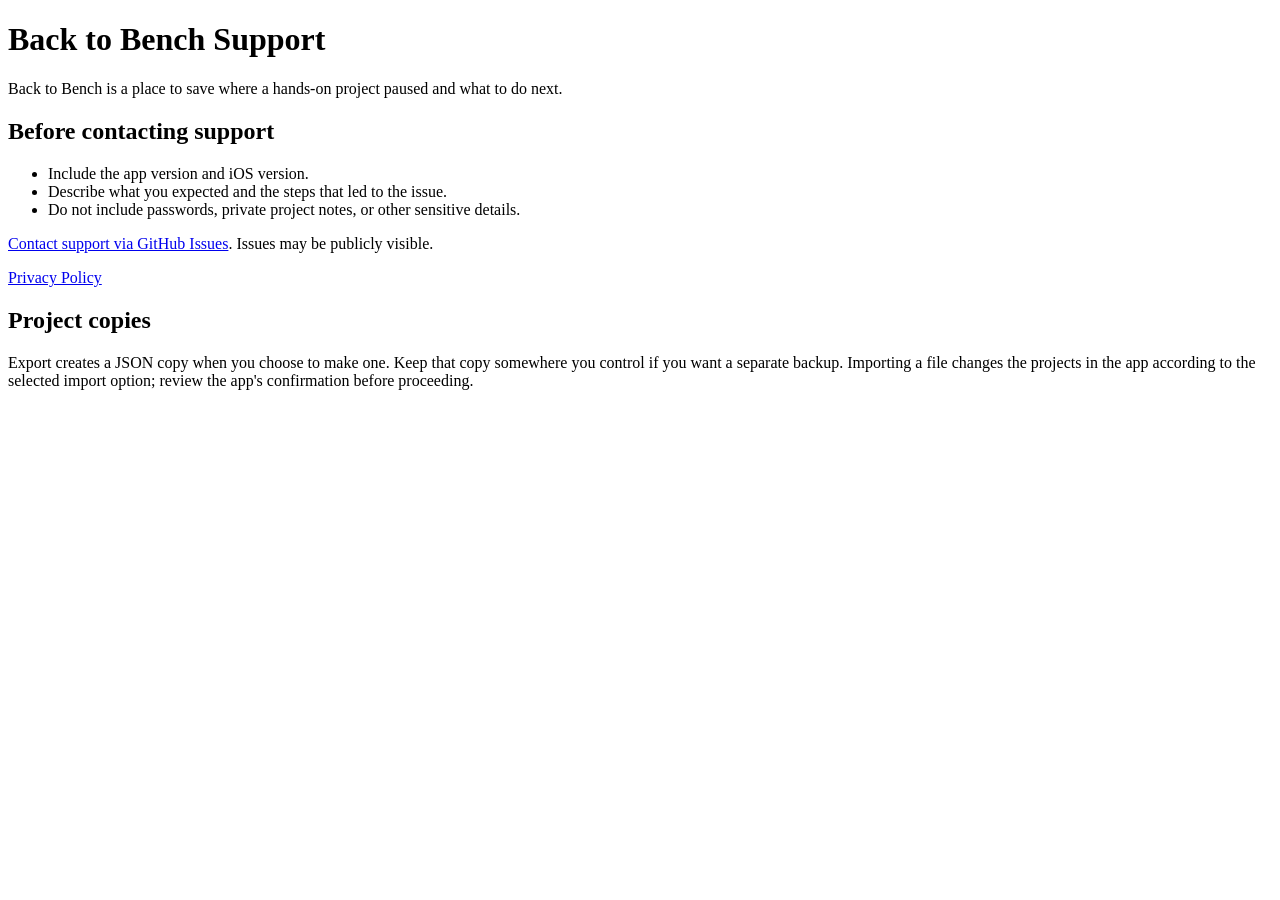
==== index.html @ e77c33b9 "Publish Back to Bench support and privacy pages" ====
<!doctype html>
<html lang="en">
<head>
  <meta charset="utf-8">
  <meta name="viewport" content="width=device-width, initial-scale=1">
  
  <title>Support — Back to Bench</title>
<link rel="stylesheet" href="style.css">
</head>
<body>
  <main>
    <h1>Back to Bench Support</h1>
    <p>Back to Bench is a place to save where a hands-on project paused and what to do next.</p>

    <h2>Before contacting support</h2>
    <ul>
      <li>Include the app version and iOS version.</li>
      <li>Describe what you expected and the steps that led to the issue.</li>
      <li>Do not include passwords, private project notes, or other sensitive details.</li>
    </ul>

    <p><a href="https://github.com/nahart86/back-to-bench-support/issues">Contact support via GitHub Issues</a>. Issues may be publicly visible.</p>
    <p><a href="privacy.html">Privacy Policy</a></p>

    <h2>Project copies</h2>
    <p>Export creates a JSON copy when you choose to make one. Keep that copy somewhere you control if you want a separate backup. Importing a file changes the projects in the app according to the selected import option; review the app's confirmation before proceeding.</p>
  </main>
</body>
</html>
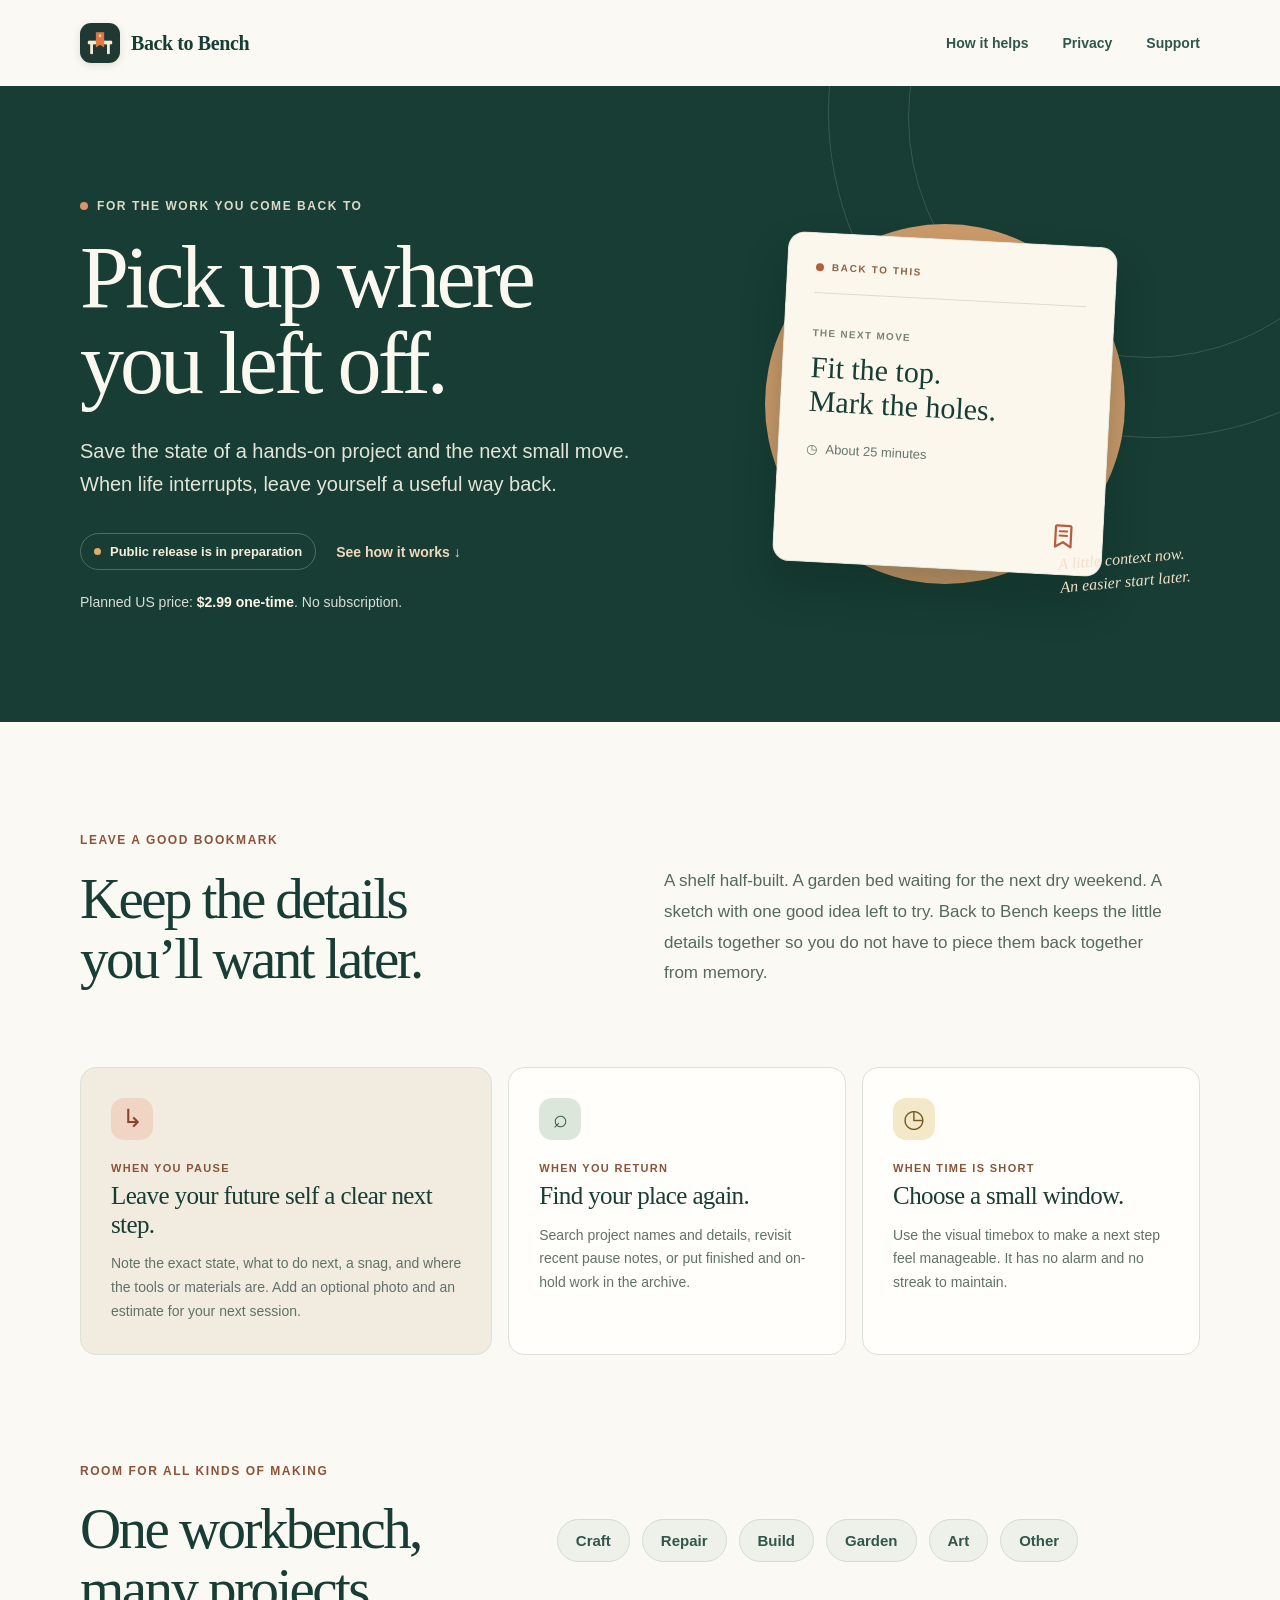
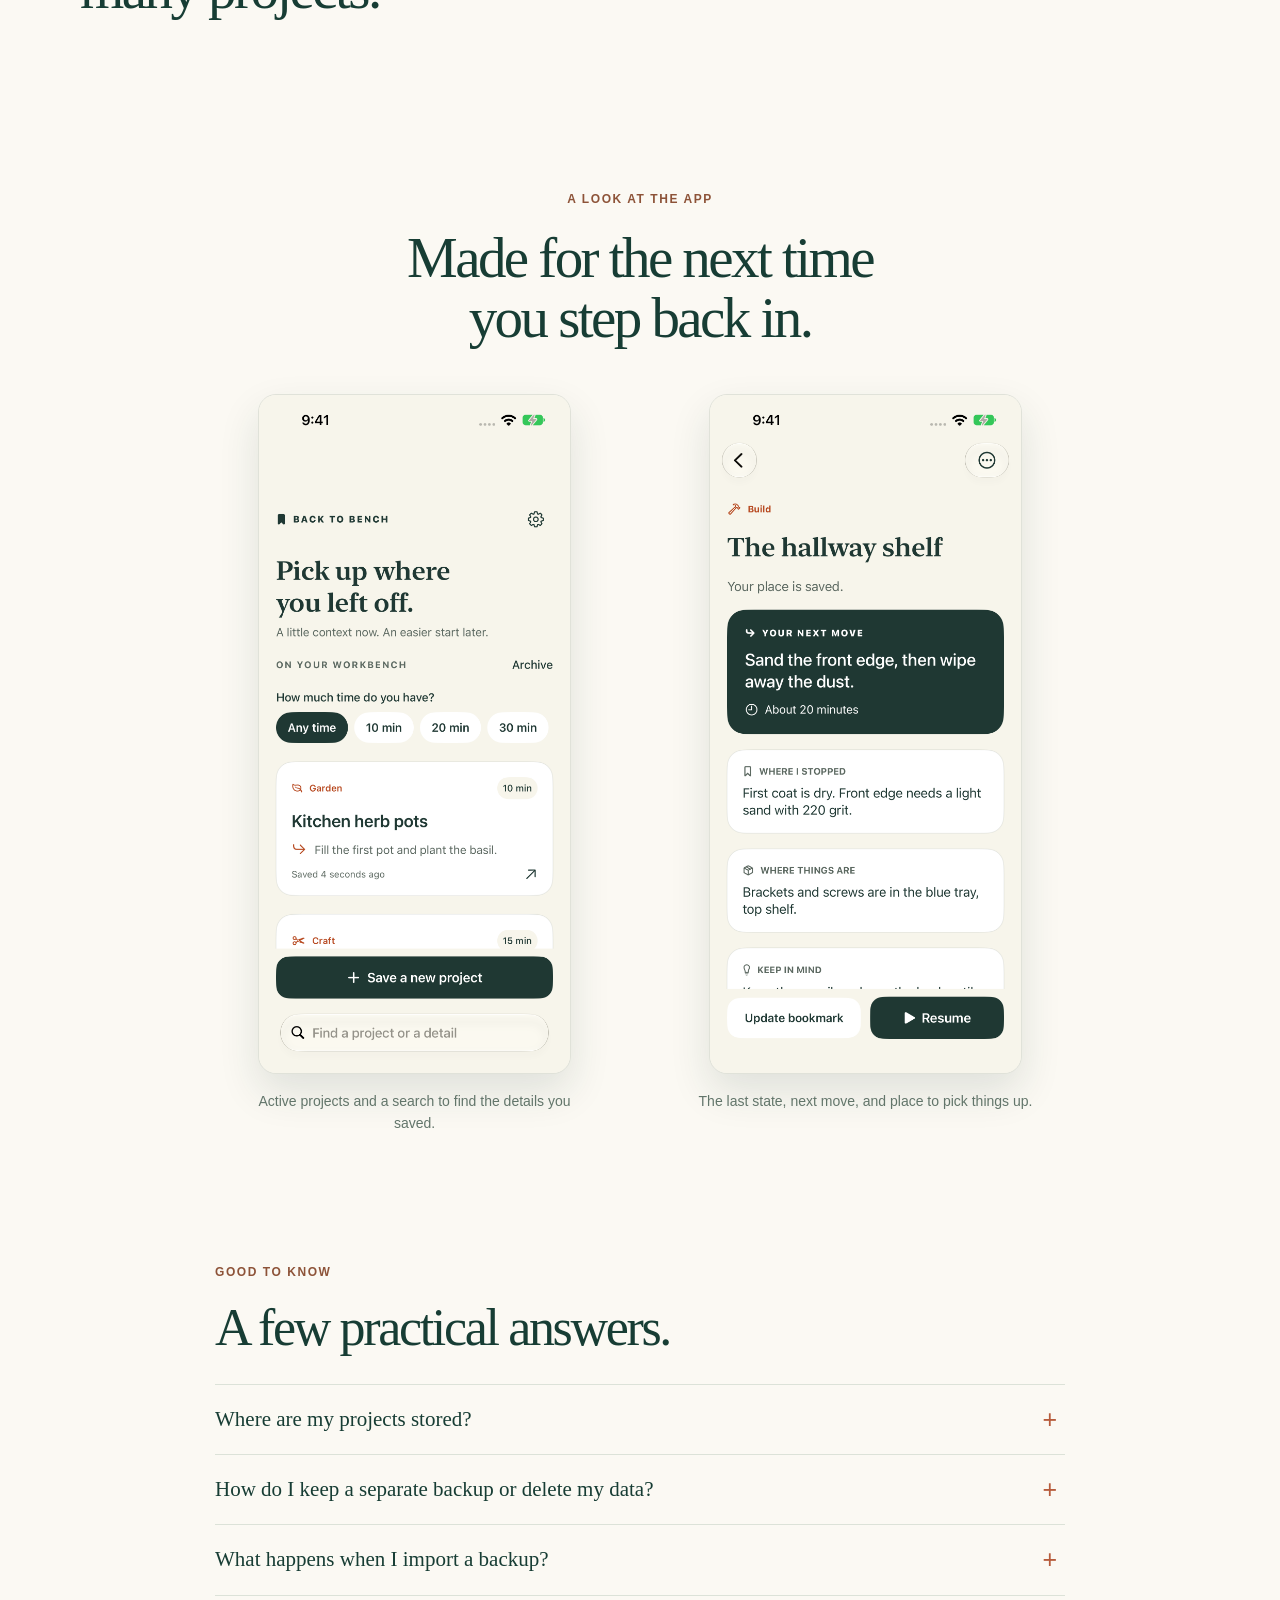
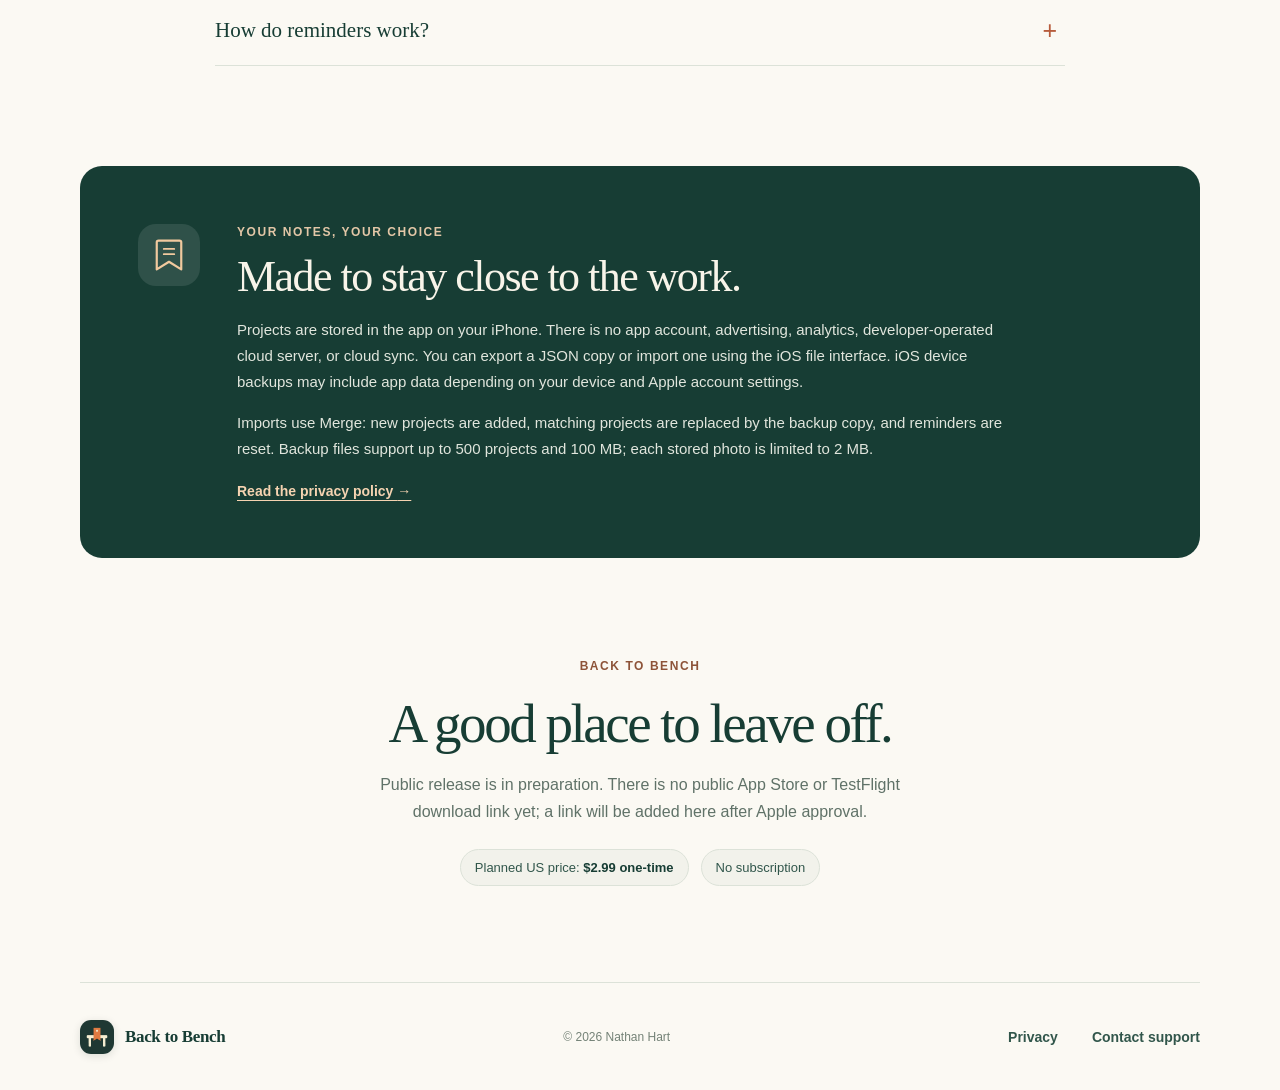
==== commit 9683e2e1: "Update public app page: index.html" ====
--- a/index.html
+++ b/index.html
@@ -3,27 +3,168 @@
 <head>
   <meta charset="utf-8">
   <meta name="viewport" content="width=device-width, initial-scale=1">
-  
-  <title>Support — Back to Bench</title>
-<link rel="stylesheet" href="style.css">
+  <meta name="theme-color" content="#173d34">
+  <meta name="description" content="Back to Bench keeps the state and next step of a hands-on project together, so it is easier to pick up again later.">
+  <title>Back to Bench — Pick up where you left off</title>
+  <link rel="stylesheet" href="style.css">
 </head>
-<body>
-  <main>
-    <h1>Back to Bench Support</h1>
-    <p>Back to Bench is a place to save where a hands-on project paused and what to do next.</p>
+<body class="landing-page">
+  <a class="skip-link" href="#main">Skip to content</a>
+  <header class="site-header">
+    <a class="brand" href="index.html" aria-label="Back to Bench home">
+      <img class="brand-mark" src="assets/app-icon.png" alt="">
+      <span>Back to Bench</span>
+    </a>
+    <nav aria-label="Main navigation">
+      <a href="#how-it-helps">How it helps</a>
+      <a href="privacy.html">Privacy</a>
+      <a href="https://github.com/nahart86/back-to-bench-support/issues">Support</a>
+    </nav>
+  </header>
 
-    <h2>Before contacting support</h2>
-    <ul>
-      <li>Include the app version and iOS version.</li>
-      <li>Describe what you expected and the steps that led to the issue.</li>
-      <li>Do not include passwords, private project notes, or other sensitive details.</li>
-    </ul>
+  <main id="main">
+    <section class="hero" aria-labelledby="hero-title">
+      <div class="hero-copy">
+        <p class="eyebrow"><span class="eyebrow-dot" aria-hidden="true"></span>For the work you come back to</p>
+        <h1 id="hero-title">Pick up where<br class="desktop-break"> you left off.</h1>
+        <p class="hero-lede">Save the state of a hands-on project and the next small move. When life interrupts, leave yourself a useful way back.</p>
+        <div class="hero-actions">
+          <span class="release-status"><span class="status-dot" aria-hidden="true"></span>Public release is in preparation</span>
+          <a class="text-link" href="#how-it-helps">See how it works <span aria-hidden="true">↓</span></a>
+        </div>
+        <p class="price-note">Planned US price: <strong>$2.99 one-time</strong>. No subscription.</p>
+      </div>
+      <div class="hero-art" role="img" aria-label="Illustration of a project bookmark with a next step and estimated time">
+        <div class="sun-disc" aria-hidden="true"></div>
+        <div class="work-card">
+          <div class="card-topline"><span class="card-dot"></span><span>BACK TO THIS</span></div>
+          <div class="card-rule"></div>
+          <span class="card-label">THE NEXT MOVE</span>
+          <p>Fit the top.<br>Mark the holes.</p>
+          <div class="card-meta"><span aria-hidden="true">◷</span> About 25 minutes</div>
+          <div class="card-bookmark" aria-hidden="true">
+            <svg viewBox="0 0 24 24"><path d="M6.8 3.5h10.4a1 1 0 0 1 1 1v16l-6.2-3.8-6.2 3.8v-16a1 1 0 0 1 1-1Z" fill="none" stroke="currentColor" stroke-linejoin="round" stroke-width="1.8"/><path d="M9 8h6M9 11.5h6" stroke="currentColor" stroke-linecap="round" stroke-width="1.6"/></svg>
+          </div>
+        </div>
+        <p class="art-caption">A little context now.<br>An easier start later.</p>
+      </div>
+    </section>
 
-    <p><a href="https://github.com/nahart86/back-to-bench-support/issues">Contact support via GitHub Issues</a>. Issues may be publicly visible.</p>
-    <p><a href="privacy.html">Privacy Policy</a></p>
+    <section class="intro-section" id="how-it-helps" aria-labelledby="intro-title">
+      <div class="section-heading">
+        <p class="eyebrow eyebrow-dark">Leave a good bookmark</p>
+        <h2 id="intro-title">Keep the details<br>you’ll want later.</h2>
+      </div>
+      <p class="intro-text">A shelf half-built. A garden bed waiting for the next dry weekend. A sketch with one good idea left to try. Back to Bench keeps the little details together so you do not have to piece them back together from memory.</p>
+    </section>
 
-    <h2>Project copies</h2>
-    <p>Export creates a JSON copy when you choose to make one. Keep that copy somewhere you control if you want a separate backup. Importing a file changes the projects in the app according to the selected import option; review the app's confirmation before proceeding.</p>
+    <section class="feature-grid" aria-label="Project note features">
+      <article class="feature-card feature-card-large">
+        <div class="feature-icon icon-terracotta" aria-hidden="true">↳</div>
+        <p class="feature-kicker">When you pause</p>
+        <h3>Leave your future self a clear next step.</h3>
+        <p>Note the exact state, what to do next, a snag, and where the tools or materials are. Add an optional photo and an estimate for your next session.</p>
+      </article>
+      <article class="feature-card">
+        <div class="feature-icon icon-sage" aria-hidden="true">⌕</div>
+        <p class="feature-kicker">When you return</p>
+        <h3>Find your place again.</h3>
+        <p>Search project names and details, revisit recent pause notes, or put finished and on-hold work in the archive.</p>
+      </article>
+      <article class="feature-card">
+        <div class="feature-icon icon-gold" aria-hidden="true">◷</div>
+        <p class="feature-kicker">When time is short</p>
+        <h3>Choose a small window.</h3>
+        <p>Use the visual timebox to make a next step feel manageable. It has no alarm and no streak to maintain.</p>
+      </article>
+    </section>
+
+    <section class="categories" aria-labelledby="category-title">
+      <div>
+        <p class="eyebrow eyebrow-dark">Room for all kinds of making</p>
+        <h2 id="category-title">One workbench,<br>many projects.</h2>
+      </div>
+      <ul class="category-list" aria-label="Project categories">
+        <li>Craft</li><li>Repair</li><li>Build</li><li>Garden</li><li>Art</li><li>Other</li>
+      </ul>
+    </section>
+
+    <section class="screenshots" aria-labelledby="screens-title">
+      <div class="section-heading section-heading-centered">
+        <p class="eyebrow eyebrow-dark">A look at the app</p>
+        <h2 id="screens-title">Made for the next time<br>you step back in.</h2>
+      </div>
+      <div class="screenshot-row">
+        <figure class="screenshot-figure">
+          <img class="app-screenshot" src="assets/workbench.png" alt="Back to Bench workbench screen with a time filter, active project cards, a Save a new project button, and project search." width="1206" height="2622" loading="lazy" decoding="async">
+          <figcaption>Active projects and a search to find the details you saved.</figcaption>
+        </figure>
+        <figure class="screenshot-figure">
+          <img class="app-screenshot" src="assets/project-detail.png" alt="Back to Bench project detail for a hallway shelf, showing the next move, where the work stopped, materials location, and Resume button." width="1206" height="2622" loading="lazy" decoding="async">
+          <figcaption>The last state, next move, and place to pick things up.</figcaption>
+        </figure>
+      </div>
+    </section>
+
+    <section class="faq" aria-labelledby="faq-title">
+      <div class="section-heading">
+        <p class="eyebrow eyebrow-dark">Good to know</p>
+        <h2 id="faq-title">A few practical answers.</h2>
+      </div>
+      <div class="faq-list">
+        <details>
+          <summary>Where are my projects stored?</summary>
+          <p>Project notes and photos are stored in the app on your iPhone. The app has no account or developer-operated cloud sync. iOS device backups may include app data depending on your device and Apple account settings.</p>
+        </details>
+        <details>
+          <summary>How do I keep a separate backup or delete my data?</summary>
+          <p>In Settings, choose <strong>Export a backup</strong> to create a JSON copy, then save it to a destination you choose. Export is manual, not automatic; that destination may store, sync, or share the file under its own settings. You can delete a project in the app. Deleting Back to Bench removes its local app data, but exported files and device backups must be managed separately.</p>
+        </details>
+        <details>
+          <summary>What happens when I import a backup?</summary>
+          <p>Normal imports use Merge: projects with new IDs are added, and projects with matching IDs are replaced by the backup copy. Reminders are turned off after import; edit a project to set one again. If the app detects an unreadable saved file, a recovery action can use a valid backup while preserving the unreadable file on the device.</p>
+        </details>
+        <details>
+          <summary>How do reminders work?</summary>
+          <p>Reminders use on-device notifications and require notification permission. Depending on your iOS notification settings, the project name and next step may appear on your Lock Screen. The session timebox is visual only and has no alarm.</p>
+        </details>
+      </div>
+    </section>
+
+    <section class="privacy-band" aria-labelledby="privacy-title">
+      <div class="privacy-mark" aria-hidden="true">
+        <svg viewBox="0 0 48 48"><path d="M12 7.5h24a2 2 0 0 1 2 2v31l-14-8.8-14 8.8v-31a2 2 0 0 1 2-2Z" fill="none" stroke="currentColor" stroke-linejoin="round" stroke-width="2.5"/><path d="M18 17h12M18 23h12" stroke="currentColor" stroke-linecap="round" stroke-width="2"/></svg>
+      </div>
+      <div class="privacy-copy">
+        <p class="eyebrow">Your notes, your choice</p>
+        <h2 id="privacy-title">Made to stay close to the work.</h2>
+        <p>Projects are stored in the app on your iPhone. There is no app account, advertising, analytics, developer-operated cloud server, or cloud sync. You can export a JSON copy or import one using the iOS file interface. iOS device backups may include app data depending on your device and Apple account settings.</p>
+        <p>Imports use Merge: new projects are added, matching projects are replaced by the backup copy, and reminders are reset. Backup files support up to 500 projects and 100 MB; each stored photo is limited to 2 MB.</p>
+        <a class="light-link" href="privacy.html">Read the privacy policy <span aria-hidden="true">→</span></a>
+      </div>
+    </section>
+
+    <section class="closing" aria-labelledby="closing-title">
+      <p class="eyebrow eyebrow-dark">Back to Bench</p>
+      <h2 id="closing-title">A good place to leave off.</h2>
+      <p>Public release is in preparation. There is no public App Store or TestFlight download link yet; a link will be added here after Apple approval.</p>
+      <div class="closing-meta">
+        <span>Planned US price: <strong>$2.99 one-time</strong></span>
+        <span>No subscription</span>
+      </div>
+    </section>
   </main>
+
+  <footer class="site-footer">
+    <a class="brand brand-footer" href="index.html">
+      <img class="brand-mark" src="assets/app-icon.png" alt="">
+      <span>Back to Bench</span>
+    </a>
+    <p>© 2026 Nathan Hart</p>
+    <nav aria-label="Footer navigation">
+      <a href="privacy.html">Privacy</a>
+      <a href="https://github.com/nahart86/back-to-bench-support/issues">Contact support</a>
+    </nav>
+  </footer>
 </body>
 </html>
--- a/style.css
+++ b/style.css
@@ -0,0 +1,268 @@
+:root {
+  color-scheme: light;
+  --ink: #173d34;
+  --ink-soft: #31564b;
+  --paper: #f5f1e7;
+  --paper-light: #fbf9f3;
+  --white: #fffefa;
+  --muted: #64786c;
+  --line: #dce2d8;
+  --terracotta: #b75c3c;
+  --sage: #dce7dc;
+  --gold: #ead9a7;
+  font-family: -apple-system, BlinkMacSystemFont, "Segoe UI", sans-serif;
+  color: var(--ink);
+  background: var(--paper-light);
+  font-synthesis: none;
+  text-rendering: optimizeLegibility;
+}
+
+* { box-sizing: border-box; }
+html { scroll-behavior: smooth; }
+body { margin: 0; }
+a { color: inherit; text-underline-offset: 4px; }
+a:focus-visible { outline: 3px solid #e6a56f; outline-offset: 4px; border-radius: 3px; }
+
+.skip-link {
+  position: absolute;
+  top: 8px;
+  left: 8px;
+  z-index: 10;
+  transform: translateY(-160%);
+  padding: 10px 14px;
+  border-radius: 8px;
+  color: var(--ink);
+  background: var(--white);
+}
+.skip-link:focus { transform: translateY(0); }
+
+/* Landing page */
+.landing-page { background: var(--paper-light); }
+.site-header,
+.site-footer {
+  width: min(1120px, calc(100% - 56px));
+  margin-inline: auto;
+  display: flex;
+  align-items: center;
+  justify-content: space-between;
+}
+.site-header { min-height: 86px; }
+.brand {
+  display: inline-flex;
+  align-items: center;
+  gap: 11px;
+  color: var(--ink);
+  font-family: Georgia, "Times New Roman", serif;
+  font-size: 20px;
+  font-weight: 700;
+  text-decoration: none;
+  letter-spacing: -.02em;
+}
+.brand-mark { width: 40px; height: 40px; flex: none; border-radius: 11px; object-fit: cover; box-shadow: 0 2px 9px rgba(9, 36, 28, .12); }
+.site-header nav,
+.site-footer nav { display: flex; align-items: center; gap: clamp(18px, 3vw, 34px); }
+.site-header nav a,
+.site-footer nav a { color: var(--ink-soft); font-size: 14px; font-weight: 600; text-decoration: none; }
+.site-header nav a:hover,
+.site-footer nav a:hover { text-decoration: underline; text-underline-offset: 5px; }
+
+.hero {
+  position: relative;
+  isolation: isolate;
+  overflow: hidden;
+  min-height: 590px;
+  padding: clamp(64px, 9vw, 112px) max(28px, calc((100vw - 1120px) / 2));
+  display: grid;
+  grid-template-columns: minmax(0, 1.05fr) minmax(300px, .95fr);
+  align-items: center;
+  gap: 48px;
+  color: #fbf8ef;
+  background: var(--ink);
+}
+.hero::before,
+.hero::after { position: absolute; z-index: -1; content: ""; border: 1px solid rgba(242, 232, 204, .16); border-radius: 50%; }
+.hero::before { width: 650px; height: 650px; right: -200px; top: -300px; }
+.hero::after { width: 480px; height: 480px; right: -110px; top: -210px; }
+.hero-copy { max-width: 610px; }
+.eyebrow {
+  display: flex;
+  align-items: center;
+  gap: 9px;
+  margin: 0 0 20px;
+  color: #dedac9;
+  font-size: 12px;
+  font-weight: 750;
+  letter-spacing: .13em;
+  line-height: 1.4;
+  text-transform: uppercase;
+}
+.eyebrow-dot { width: 8px; height: 8px; border-radius: 50%; background: #d9946b; }
+.eyebrow-dark { color: #8d5338; }
+.hero h1,
+.section-heading h2,
+.categories h2,
+.closing h2 {
+  margin: 0;
+  font-family: Georgia, "Times New Roman", serif;
+  font-weight: 500;
+  letter-spacing: -.045em;
+}
+.hero h1 { max-width: 690px; font-size: clamp(54px, 7.7vw, 88px); line-height: .98; }
+.hero-lede { max-width: 550px; margin: 28px 0 0; color: #e4e5d9; font-size: clamp(17px, 2vw, 20px); line-height: 1.65; }
+.hero-actions { display: flex; flex-wrap: wrap; align-items: center; gap: 20px; margin-top: 32px; }
+.release-status { display: inline-flex; align-items: center; gap: 9px; padding: 10px 13px; border: 1px solid rgba(255,255,255,.24); border-radius: 99px; color: #f6edda; font-size: 13px; font-weight: 650; }
+.status-dot { width: 7px; height: 7px; border-radius: 50%; background: #e0ad6a; }
+.text-link { color: #f4d8bd; font-size: 14px; font-weight: 700; text-decoration: none; }
+.text-link:hover { text-decoration: underline; }
+.price-note { margin: 24px 0 0; color: #d7dfd6; font-size: 14px; }
+.price-note strong { color: #fff8e8; }
+
+.hero-art { position: relative; min-height: 390px; display: grid; place-items: center; }
+.sun-disc { position: absolute; width: min(360px, 84%); aspect-ratio: 1; border-radius: 50%; background: #d4a06e; opacity: .96; }
+.work-card {
+  position: relative;
+  width: min(330px, 76%);
+  min-height: 330px;
+  padding: 28px;
+  transform: rotate(3deg);
+  border: 1px solid rgba(23, 61, 52, .12);
+  border-radius: 17px;
+  color: var(--ink);
+  background: #fbf7ed;
+  box-shadow: 0 24px 42px rgba(6, 28, 22, .27);
+}
+.card-topline { display: flex; align-items: center; gap: 8px; color: #8b6246; font-size: 10px; font-weight: 800; letter-spacing: .16em; }
+.card-dot { width: 8px; height: 8px; border-radius: 50%; background: var(--terracotta); }
+.card-rule { height: 1px; margin: 20px 0 29px; background: #dedbcf; }
+.card-label { color: #7b8377; font-size: 10px; font-weight: 800; letter-spacing: .13em; }
+.work-card > p { margin: 10px 0 24px; font-family: Georgia, "Times New Roman", serif; font-size: 30px; line-height: 1.12; }
+.card-meta { display: flex; align-items: center; gap: 8px; color: #64766b; font-size: 13px; }
+.card-bookmark { position: absolute; right: 24px; bottom: 23px; width: 30px; height: 30px; color: var(--terracotta); }
+.card-bookmark svg { width: 100%; height: 100%; }
+.art-caption { position: absolute; right: 2%; bottom: -10px; color: #f4dfc7; font-family: Georgia, "Times New Roman", serif; font-size: 16px; font-style: italic; line-height: 1.45; transform: rotate(-5deg); }
+
+.intro-section,
+.feature-grid,
+.categories,
+.screenshots,
+.privacy-band,
+.closing { width: min(1120px, calc(100% - 56px)); margin-inline: auto; }
+.intro-section { display: grid; grid-template-columns: 1fr 1fr; align-items: end; gap: 48px; padding-block: 110px 78px; }
+.section-heading h2,
+.categories h2,
+.closing h2 { font-size: clamp(38px, 5vw, 57px); line-height: 1.05; }
+.intro-text { max-width: 510px; margin: 0; color: #55695d; font-size: 17px; line-height: 1.8; }
+
+.feature-grid { display: grid; grid-template-columns: 1.22fr 1fr 1fr; gap: 16px; }
+.feature-card { min-height: 270px; padding: 30px; border: 1px solid var(--line); border-radius: 16px; background: var(--white); }
+.feature-card-large { background: #f1ebe0; }
+.feature-icon { width: 42px; height: 42px; display: grid; place-items: center; border-radius: 13px; font-size: 25px; font-weight: 600; }
+.icon-terracotta { color: #8b432e; background: #f0d5c5; }
+.icon-sage { color: #385948; background: #dce7dc; }
+.icon-gold { color: #755a20; background: #f3e8c8; }
+.feature-kicker { margin: 22px 0 8px; color: #8a5439; font-size: 11px; font-weight: 800; letter-spacing: .12em; text-transform: uppercase; }
+.feature-card h3 { max-width: 370px; margin: 0; font-family: Georgia, "Times New Roman", serif; font-size: 25px; font-weight: 500; line-height: 1.15; letter-spacing: -.025em; }
+.feature-card > p:last-child { margin: 13px 0 0; color: #607268; font-size: 14px; line-height: 1.7; }
+
+.categories { display: grid; grid-template-columns: .8fr 1.2fr; align-items: center; gap: 48px; padding-block: 108px; }
+.category-list { display: flex; flex-wrap: wrap; gap: 12px; margin: 0; padding: 0; list-style: none; }
+.category-list li { padding: 12px 18px; border: 1px solid #d3dcd1; border-radius: 99px; color: var(--ink-soft); background: #eef1e9; font-size: 15px; font-weight: 650; }
+
+.screenshots { padding-block: 64px 110px; }
+.section-heading-centered { text-align: center; }
+.section-heading-centered .eyebrow { justify-content: center; }
+.screenshot-row { display: grid; grid-template-columns: repeat(2, minmax(0, 1fr)); gap: 22px; max-width: 880px; margin: 46px auto 0; }
+.screenshot-figure { margin: 0; }
+.app-screenshot { display: block; width: auto; max-width: 100%; max-height: 680px; height: auto; margin-inline: auto; border: 1px solid #e0e2d9; border-radius: 18px; background: var(--paper); box-shadow: 0 18px 40px rgba(23, 61, 52, .12); }
+.screenshot-figure figcaption { max-width: 350px; margin: 16px auto 0; color: #62756a; font-size: 14px; line-height: 1.6; text-align: center; }
+
+.faq { width: min(850px, calc(100% - 56px)); margin: 0 auto; padding-block: 20px 100px; }
+.faq > .section-heading { margin-bottom: 28px; }
+.faq > .section-heading h2 { font-size: clamp(36px, 4.8vw, 52px); }
+.faq-list { border-top: 1px solid var(--line); }
+.faq-list details { border-bottom: 1px solid var(--line); }
+.faq-list summary { position: relative; padding: 21px 44px 21px 0; color: var(--ink); font-family: Georgia, "Times New Roman", serif; font-size: 21px; line-height: 1.3; cursor: pointer; list-style: none; }
+.faq-list summary::-webkit-details-marker { display: none; }
+.faq-list summary::after { position: absolute; top: 18px; right: 8px; content: "+"; color: var(--terracotta); font-family: -apple-system, BlinkMacSystemFont, "Segoe UI", sans-serif; font-size: 25px; font-weight: 400; }
+.faq-list details[open] summary::after { content: "−"; }
+.faq-list summary:focus-visible { outline: 3px solid #e6a56f; outline-offset: 2px; border-radius: 3px; }
+.faq-list details p { max-width: 740px; margin: -3px 36px 22px 0; color: #586d61; font-size: 15px; line-height: 1.75; }
+
+.privacy-band { display: grid; grid-template-columns: 74px 1fr; gap: 25px; align-items: start; padding: clamp(28px, 6vw, 58px); border-radius: 22px; color: #f8f4e9; background: var(--ink); }
+.privacy-mark { width: 62px; height: 62px; display: grid; place-items: center; border-radius: 18px; color: #f1c99e; background: rgba(255,255,255,.1); }
+.privacy-mark svg { width: 42px; height: 42px; }
+.privacy-copy { max-width: 790px; }
+.privacy-copy .eyebrow { margin-bottom: 12px; color: #e3c7a7; }
+.privacy-copy h2 { margin: 0 0 17px; font-family: Georgia, "Times New Roman", serif; font-size: clamp(31px, 4vw, 44px); font-weight: 500; letter-spacing: -.035em; line-height: 1.07; }
+.privacy-copy p:not(.eyebrow) { margin: 0 0 14px; color: #e1e6dd; font-size: 15px; line-height: 1.75; }
+.light-link { display: inline-block; margin-top: 7px; color: #f5d3b1; font-size: 14px; font-weight: 700; text-decoration-thickness: 1px; }
+
+.closing { padding-block: 100px 96px; text-align: center; }
+.closing .eyebrow { justify-content: center; }
+.closing h2 { font-size: clamp(38px, 5vw, 55px); }
+.closing > p:not(.eyebrow) { max-width: 540px; margin: 18px auto 0; color: #607268; font-size: 16px; line-height: 1.7; }
+.closing-meta { display: flex; flex-wrap: wrap; justify-content: center; gap: 12px; margin-top: 24px; }
+.closing-meta span { padding: 10px 14px; border: 1px solid var(--line); border-radius: 99px; color: var(--ink-soft); background: #f2f2eb; font-size: 13px; }
+.closing-meta strong { color: var(--ink); }
+
+.site-footer { min-height: 108px; border-top: 1px solid var(--line); }
+.brand-footer { font-size: 17px; }
+.brand-footer .brand-mark { width: 34px; height: 34px; }
+.site-footer p { color: #748277; font-size: 12px; }
+
+/* Privacy and support documents */
+body:not(.landing-page) { min-height: 100vh; padding: 48px 20px; color: #203932; background: #f5f1e7; }
+body:not(.landing-page) main { max-width: 760px; margin: auto; padding: clamp(24px, 6vw, 58px); border: 1px solid #dce2d8; border-radius: 22px; background: #fffefa; }
+body:not(.landing-page) h1 { margin: 0 0 24px; font-family: Georgia, "Times New Roman", serif; font-size: clamp(34px, 6vw, 48px); line-height: 1.05; }
+body:not(.landing-page) h2 { margin: 32px 0 10px; font-size: 20px; }
+body:not(.landing-page) p,
+body:not(.landing-page) li { font-size: 16px; line-height: 1.75; }
+body:not(.landing-page) a { color: #8f432a; }
+
+@media (max-width: 780px) {
+  .site-header, .site-footer, .intro-section, .feature-grid, .categories, .screenshots, .privacy-band, .closing { width: min(100% - 36px, 600px); }
+  .site-header { min-height: 74px; }
+  .brand { font-size: 17px; }
+  .brand-mark { width: 34px; height: 34px; }
+  .site-header nav { gap: 13px; }
+  .site-header nav a { font-size: 12px; }
+  .hero { min-height: auto; padding: 72px 24px 76px; grid-template-columns: 1fr; gap: 34px; }
+  .hero h1 { font-size: clamp(54px, 13vw, 78px); }
+  .hero-art { min-height: 345px; }
+  .work-card { width: min(310px, 76%); min-height: 305px; }
+  .intro-section { grid-template-columns: 1fr; gap: 22px; padding-block: 78px 48px; }
+  .feature-grid { grid-template-columns: 1fr 1fr; }
+  .feature-card-large { grid-column: 1 / -1; }
+  .categories { grid-template-columns: 1fr; gap: 28px; padding-block: 76px; }
+  .screenshots { padding-block: 46px 78px; }
+  .screenshot-row { gap: 15px; }
+  .privacy-band { grid-template-columns: 1fr; gap: 18px; }
+  .faq { width: min(100% - 36px, 600px); padding-bottom: 76px; }
+  .closing { padding-block: 78px; }
+  .site-footer { min-height: 124px; flex-wrap: wrap; gap: 8px 18px; padding-block: 22px; }
+}
+
+@media (max-width: 520px) {
+  .site-header, .site-footer, .intro-section, .feature-grid, .categories, .screenshots, .privacy-band, .closing { width: calc(100% - 32px); }
+  .site-header { flex-wrap: wrap; gap: 10px; padding-block: 13px; }
+  .site-header nav { width: 100%; justify-content: space-between; padding-left: 45px; }
+  .hero { padding-inline: 20px; }
+  .desktop-break { display: none; }
+  .hero-art { min-height: 315px; }
+  .sun-disc { width: min(285px, 85%); }
+  .work-card { width: min(280px, 78%); min-height: 280px; padding: 23px; }
+  .work-card > p { font-size: 27px; }
+  .art-caption { right: 0; bottom: -7px; font-size: 14px; }
+  .feature-grid { grid-template-columns: 1fr; }
+  .feature-card-large { grid-column: auto; }
+  .feature-card { min-height: auto; padding: 25px; }
+  .screenshot-row { grid-template-columns: 1fr; max-width: 340px; }
+  .privacy-band { padding: 26px; }
+  .site-footer { justify-content: center; text-align: center; }
+  .site-footer p { width: 100%; order: 3; }
+  .site-footer nav { justify-content: center; }
+}
+
+@media (prefers-reduced-motion: reduce) {
+  html { scroll-behavior: auto; }
+}
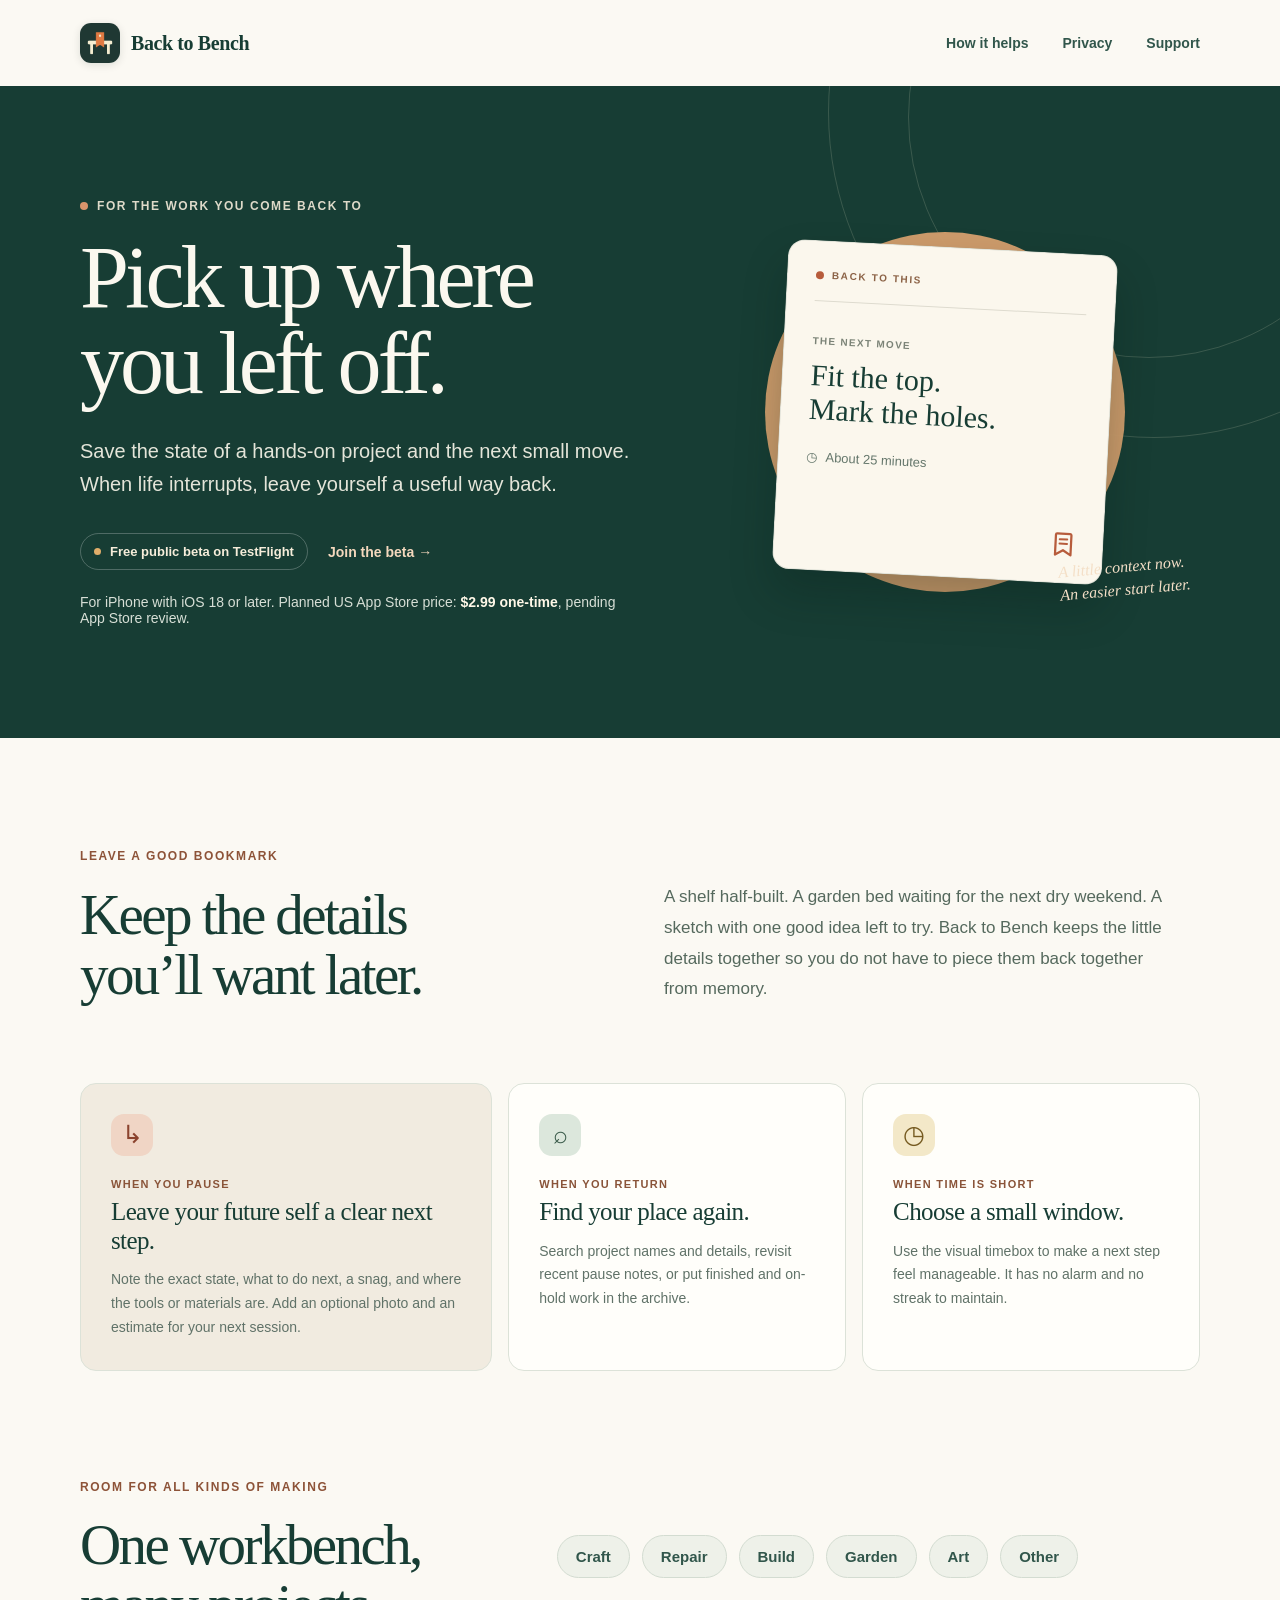
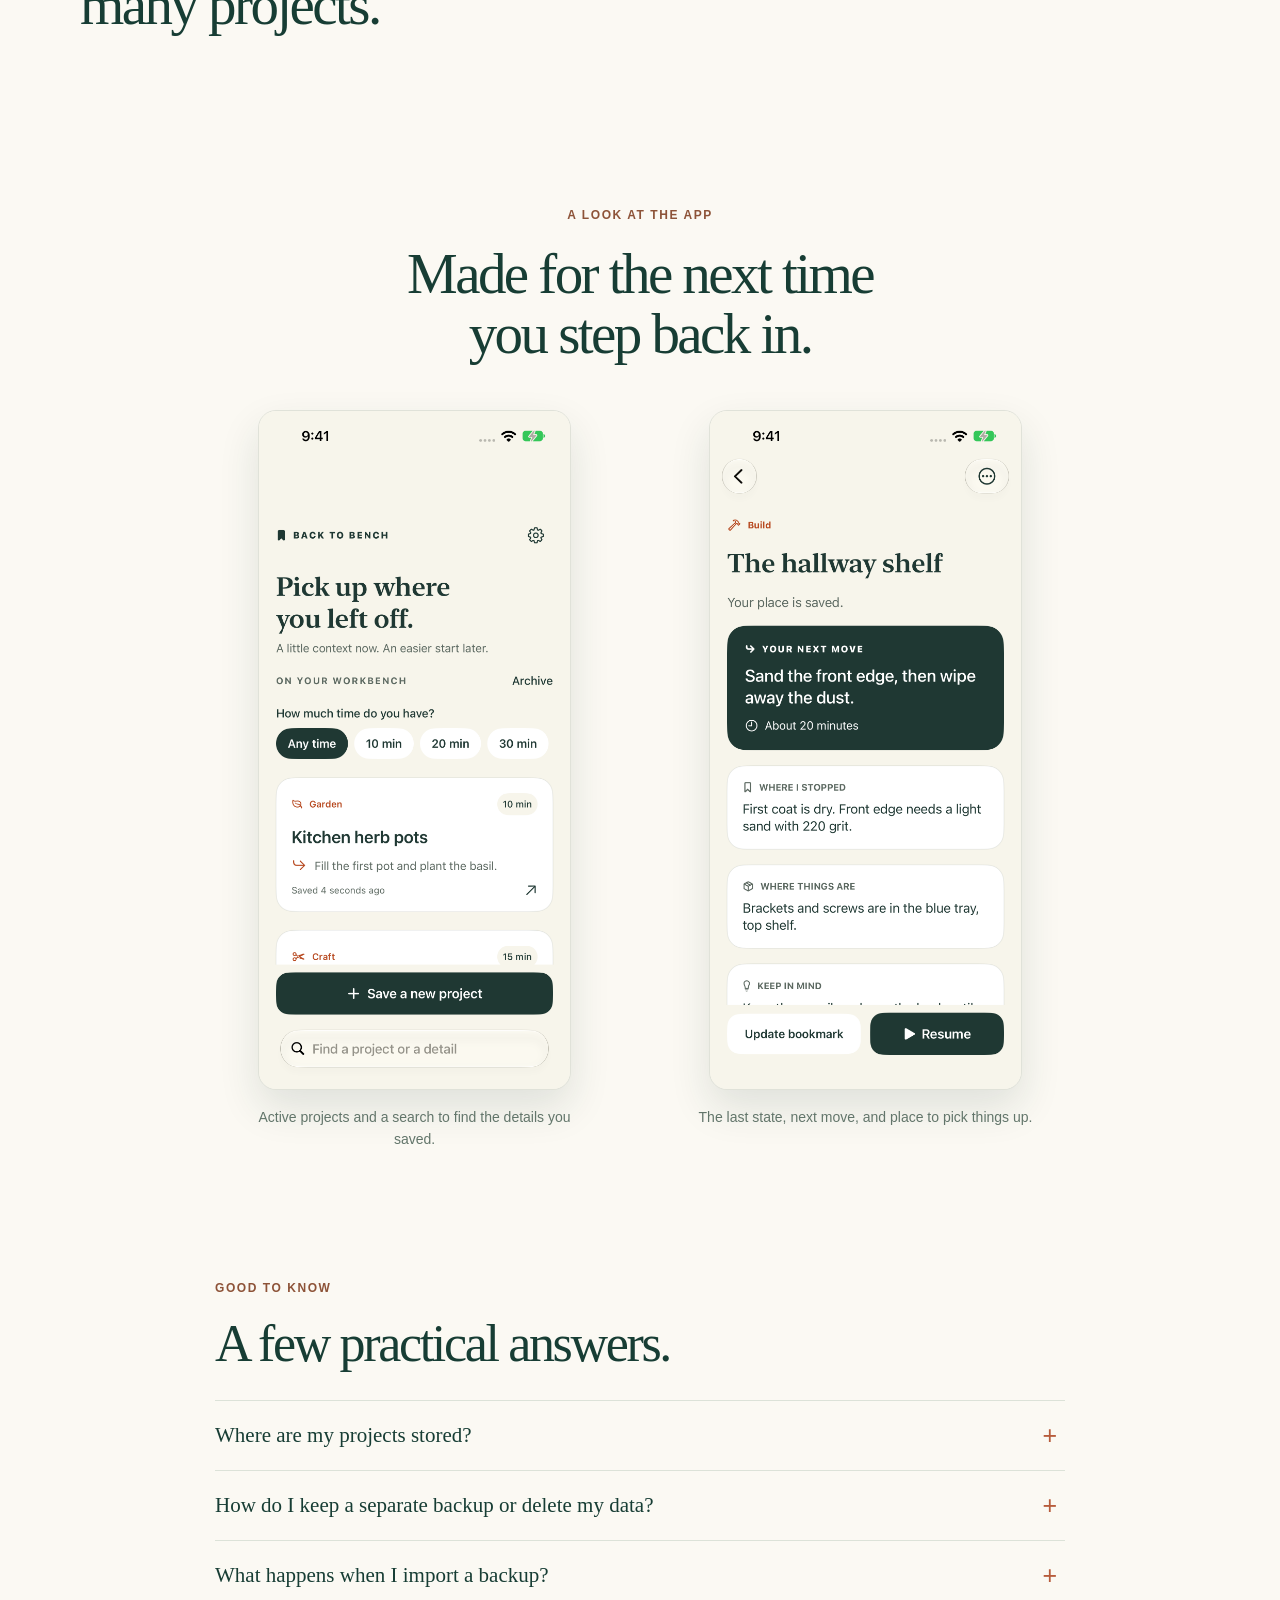
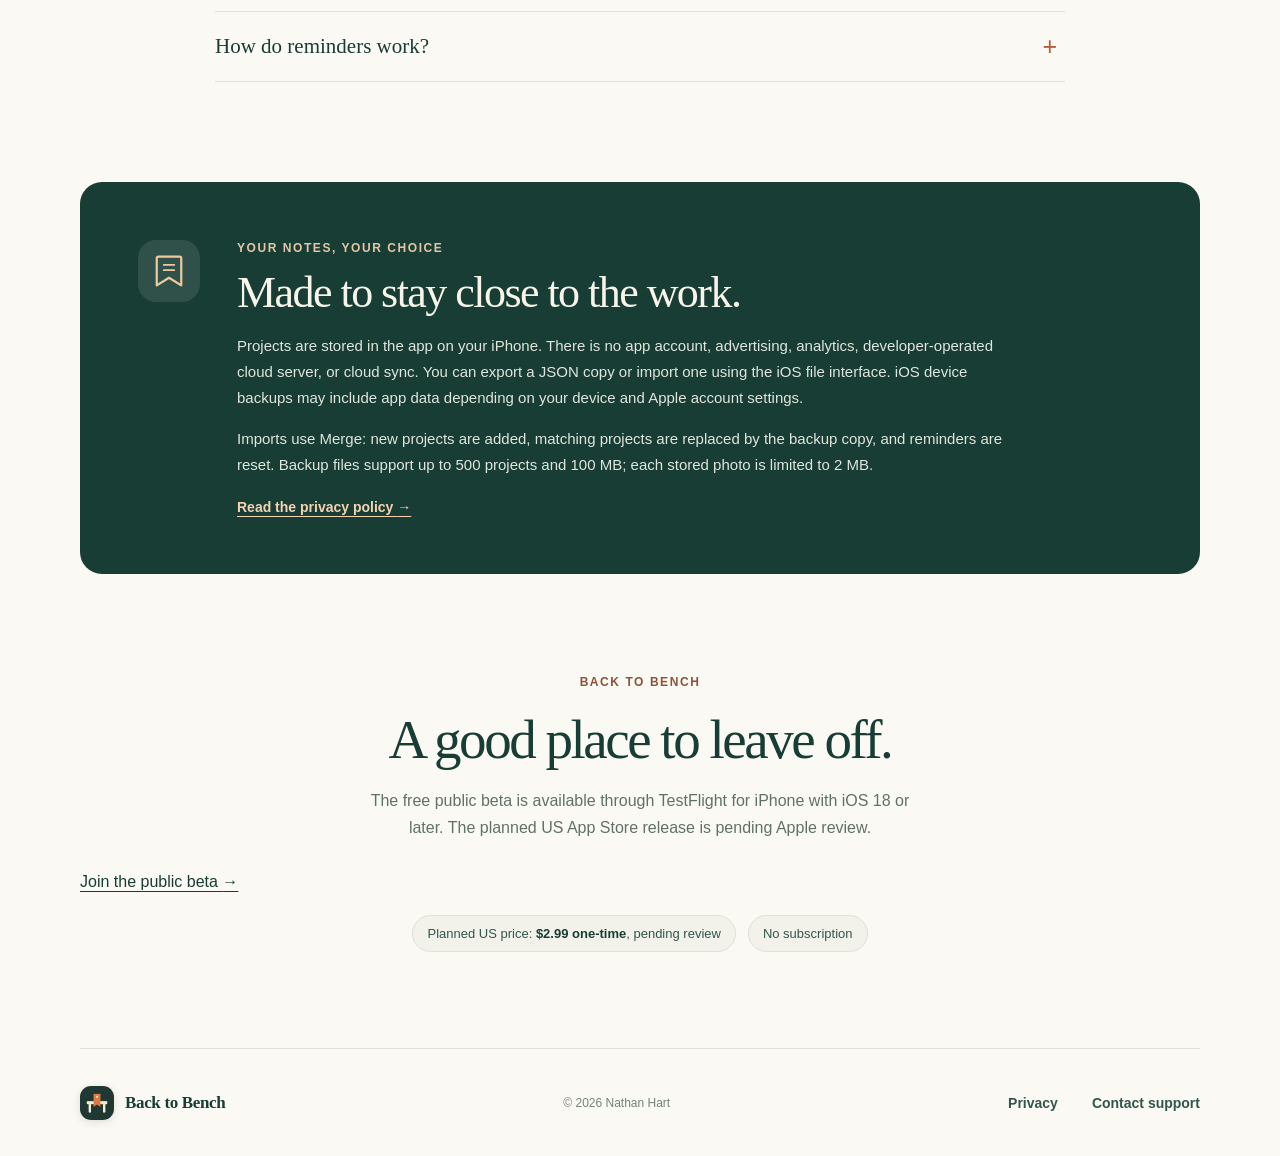
==== commit f8a7e133: "Update public app page: index.html" ====
--- a/index.html
+++ b/index.html
@@ -29,10 +29,10 @@
         <h1 id="hero-title">Pick up where<br class="desktop-break"> you left off.</h1>
         <p class="hero-lede">Save the state of a hands-on project and the next small move. When life interrupts, leave yourself a useful way back.</p>
         <div class="hero-actions">
-          <span class="release-status"><span class="status-dot" aria-hidden="true"></span>Public release is in preparation</span>
-          <a class="text-link" href="#how-it-helps">See how it works <span aria-hidden="true">↓</span></a>
+          <span class="release-status"><span class="status-dot" aria-hidden="true"></span>Free public beta on TestFlight</span>
+          <a class="text-link" href="https://testflight.apple.com/join/7FmzGM4C">Join the beta <span aria-hidden="true">→</span></a>
         </div>
-        <p class="price-note">Planned US price: <strong>$2.99 one-time</strong>. No subscription.</p>
+        <p class="price-note">For iPhone with iOS 18 or later. Planned US App Store price: <strong>$2.99 one-time</strong>, pending App Store review.</p>
       </div>
       <div class="hero-art" role="img" aria-label="Illustration of a project bookmark with a next step and estimated time">
         <div class="sun-disc" aria-hidden="true"></div>
@@ -147,9 +147,12 @@
     <section class="closing" aria-labelledby="closing-title">
       <p class="eyebrow eyebrow-dark">Back to Bench</p>
       <h2 id="closing-title">A good place to leave off.</h2>
-      <p>Public release is in preparation. There is no public App Store or TestFlight download link yet; a link will be added here after Apple approval.</p>
+      <p>The free public beta is available through TestFlight for iPhone with iOS 18 or later. The planned US App Store release is pending Apple review.</p>
+      <div class="hero-actions">
+        <a href="https://testflight.apple.com/join/7FmzGM4C">Join the public beta <span aria-hidden="true">→</span></a>
+      </div>
       <div class="closing-meta">
-        <span>Planned US price: <strong>$2.99 one-time</strong></span>
+        <span>Planned US price: <strong>$2.99 one-time</strong>, pending review</span>
         <span>No subscription</span>
       </div>
     </section>
